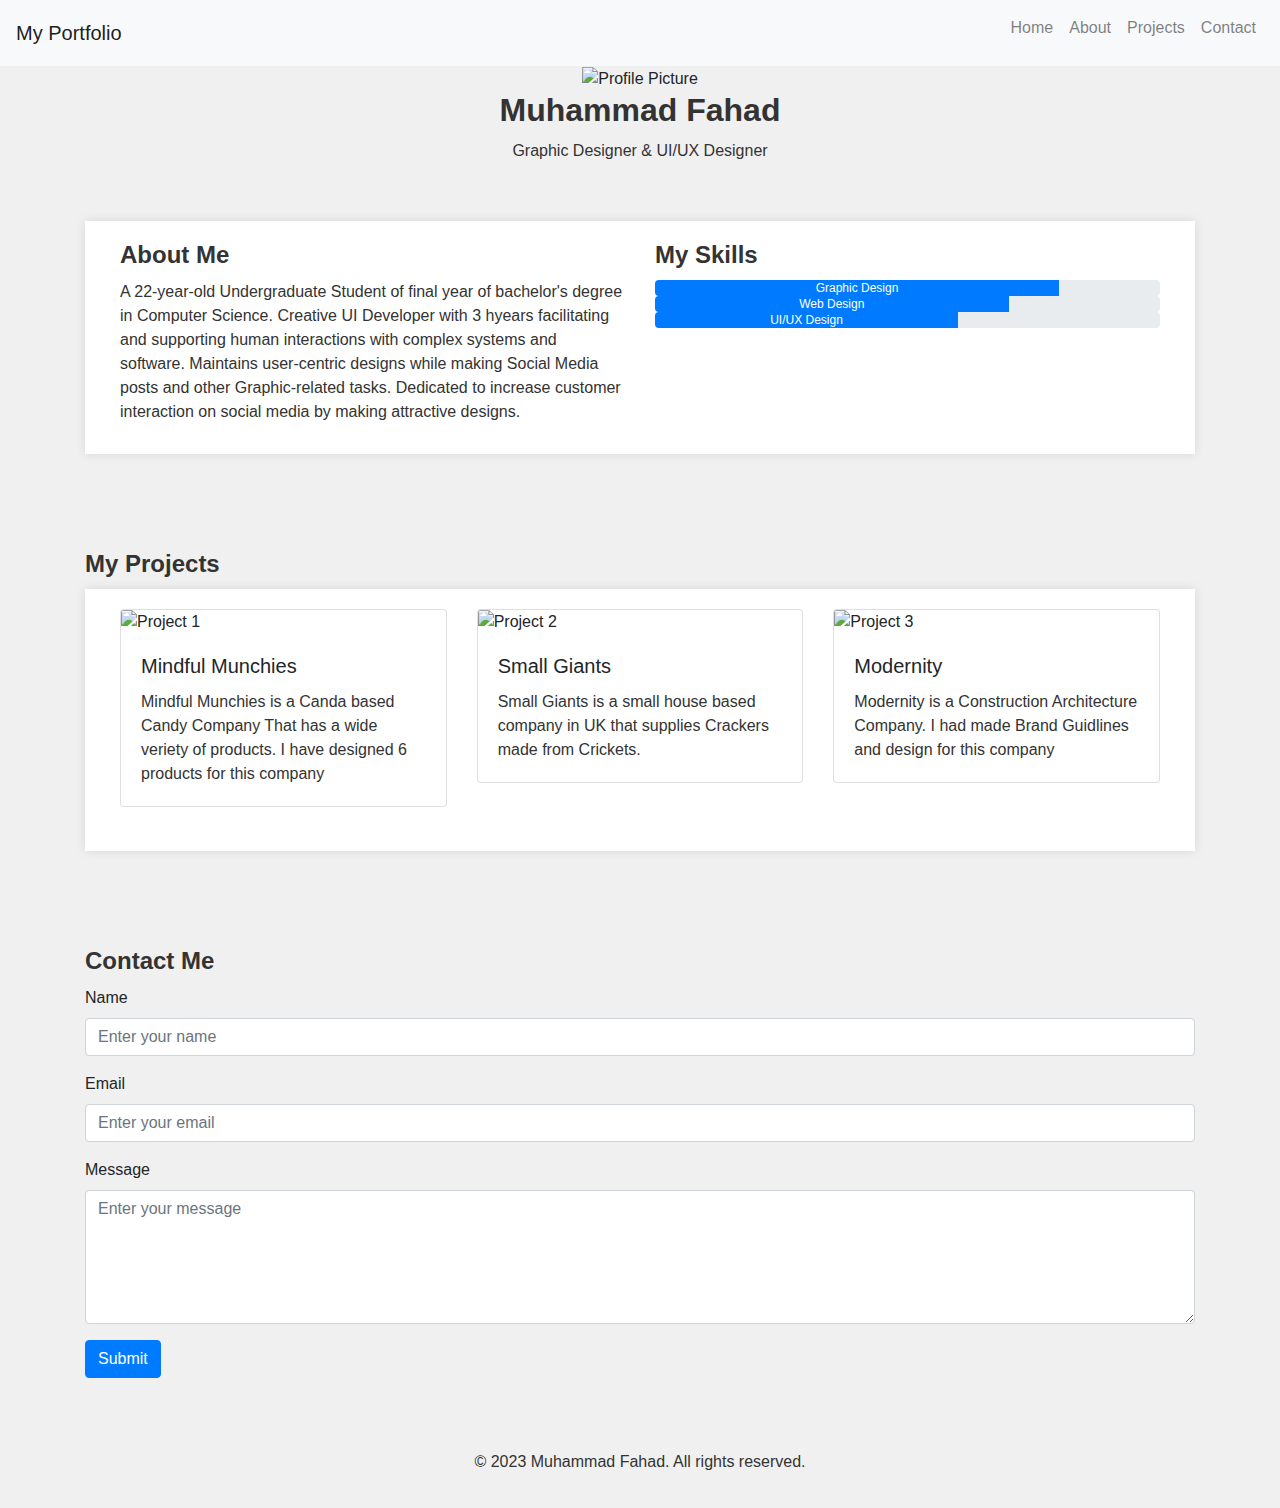
==== index.html @ 5b9edc2a "Update index.html" ====
<!DOCTYPE html>
<html lang="en">

<head>
  <meta charset="UTF-8">
  <meta name="viewport" content="width=device-width, initial-scale=1.0">
  <link rel="stylesheet" href="https://stackpath.bootstrapcdn.com/bootstrap/4.5.0/css/bootstrap.min.css">
  <link rel="stylesheet" href="styles.css">
  <title>Graphic Designer Portfolio</title>
</head>

<body>
  <nav class="navbar navbar-expand-lg navbar-light bg-light">
    <a class="navbar-brand" href="#">My Portfolio</a>
    <button class="navbar-toggler" type="button" data-toggle="collapse" data-target="#navbarNav"
      aria-controls="navbarNav" aria-expanded="false" aria-label="Toggle navigation">
      <span class="navbar-toggler-icon"></span>
    </button>
    <div class="collapse navbar-collapse" id="navbarNav">
      <ul class="navbar-nav ml-auto">
        <li class="nav-item">
          <a class="nav-link" href="#home">Home</a>
        </li>
        <li class="nav-item">
          <a class="nav-link" href="#about">About</a>
        </li>
        <li class="nav-item">
          <a class="nav-link" href="#projects">Projects</a>
        </li>
        <li class="nav-item">
          <a class="nav-link" href="#contact">Contact</a>
        </li>
      </ul>
    </div>
  </nav>

  <header id="home" class="text-center">
    <img src="profile-picture.png" alt="Profile Picture" class="profile-picture">
    <h1>Muhammad Fahad</h1>
    <p class="subtitle">Graphic Designer & UI/UX Designer</p>
  </header>

  <section id="about" class="container py-5">
    <div class="row">
      <div class="col-md-6">
        <h2>About Me</h2>
        <p>A 22-year-old Undergraduate Student of final year of bachelor's degree in Computer Science. Creative UI Developer with 3 hyears facilitating and supporting human interactions with complex systems and software. Maintains user-centric designs while making Social Media posts and other Graphic-related tasks. Dedicated to increase customer interaction on social media by making attractive designs.</p>
      </div>
      <div class="col-md-6">
        <h2>My Skills</h2>
        <div class="progress">
          <div class="progress-bar" role="progressbar" style="width: 80%;" aria-valuenow="80" aria-valuemin="0"
            aria-valuemax="100">Graphic Design</div>
        </div>
        <div class="progress">
          <div class="progress-bar" role="progressbar" style="width: 70%;" aria-valuenow="70" aria-valuemin="0"
            aria-valuemax="100">Web Design</div>
        </div>
        <div class="progress">
          <div class="progress-bar" role="progressbar" style="width: 60%;" aria-valuenow="60" aria-valuemin="0"
            aria-valuemax="100">UI/UX Design</div>
        </div>
      </div>
    </div>
  </section>

  <section id="projects" class="container py-5">
    <h2>My Projects</h2>
    <div class="row">
      <div class="col-md-4 mb-4">
        <div class="card">
          <img src="project1.png" class="card-img-top" alt="Project 1">
          <div class="card-body">
            <h5 class="card-title">Mindful Munchies</h5>
            <p class="card-text">Mindful Munchies is a Canda based Candy Company That has a wide veriety of products. I have designed 6 products for this company</p>
          </div>
        </div>
      </div>
      <div class="col-md-4 mb-4">
        <div class="card">
          <img src="project2.jpg" class="card-img-top" alt="Project 2">
          <div class="card-body">
            <h5 class="card-title">Small Giants</h5>
            <p class="card-text">Small Giants is a small house based company in UK that supplies Crackers made from Crickets.</p>
          </div>
        </div>
      </div>
      <div class="col-md-4 mb-4">
        <div class="card">
          <img src="project3.jpg" class="card-img-top" alt="Project 3">
          <div class="card-body">
            <h5 class="card-title">Modernity</h5>
            <p class="card-text">Modernity is a Construction Architecture Company. I had made Brand Guidlines and design for this company</p>
          </div>
        </div>
      </div>
    </div>
  </section>

  <section id="contact" class="container py-5">
    <h2>Contact Me</h2>
    <form>
      <div class="form-group">
        <label for="name">Name</label>
        <input type="text" class="form-control" id="name" placeholder="Enter your name">
      </div>
      <div class="form-group">
        <label for="email">Email</label>
        <input type="email" class="form-control" id="email" placeholder="Enter your email">
      </div>
      <div class="form-group">
        <label for="message">Message</label>
        <textarea class="form-control" id="message" rows="5" placeholder="Enter your message"></textarea>
      </div>
      <button type="submit" class="btn btn-primary">Submit</button>
    </form>
  </section>

  <footer class="text-center py-4">
    <p>&copy; 2023 Muhammad Fahad. All rights reserved.</p>
  </footer>

  <script src="https://code.jquery.com/jquery-3.5.1.slim.min.js"></script>
  <script src="https://cdn.jsdelivr.net/npm/@popperjs/core@2.5.4/dist/umd/popper.min.js"></script>
  <script src="https://stackpath.bootstrapcdn.com/bootstrap/4.5.0/js/bootstrap.min.js"></script>
</body>

</html>
---- styles.css ----
body {
  font-family: Arial, sans-serif;
  font-size: 16px;
  margin: 0;
  padding: 0;
  background-color: #f0f0f0;
}

.row {
  max-width: 100%;
  margin: 0 auto;
  padding: 20px;
  background-color: #ffffff;
  box-shadow: 0 0 10px rgba(0, 0, 0, 0.1);
}

h1 {
  font-size: 32px;
  font-weight: bold;
  margin-bottom: 10px;
  text-align: center;
  color: #333333;
}

h2 {
  font-size: 24px;
  font-weight: bold;
  margin-bottom: 10px;
  color: #333333;
}

h3 {
  font-size: 20px;
  font-weight: bold;
  margin-bottom: 10px;
  color: #333333;
}

p {
  margin-bottom: 10px;
  color: #333333;
}

ul {
  list-style: none;
  margin: 0;
  padding: 0;
}

li {
  margin-bottom: 10px;
  color: #333333;
}

a {
  color: #333333;
  text-decoration: none;
}

@media screen and (max-width: 600px) {
  h1 {
    font-size: 24px;
  }

  h2 {
    font-size: 20px;
  }

  h3 {
    font-size: 18px;
  }

  p {
    font-size: 14px;
  }

  .container {
    padding: 10px;
  }
}

/* Simple Responsive Framework. */
.row {
  width: 100%;
}

/********** Large devices only **********/
@media (min-width: 1200px) {

  .col-lg-1,
  .col-lg-2,
  .col-lg-3,
  .col-lg-4,
  .col-lg-5,
  .col-lg-6,
  .col-lg-7,
  .col-lg-8,
  .col-lg-9,
  .col-lg-10,
  .col-lg-11,
  .col-lg-12 {
    float: left;

  }

  .col-lg-1 {
    width: 8.33%;
  }

  .col-lg-2 {
    width: 16.66%;
  }

  .col-lg-3 {
    width: 25%;
  }

  .col-lg-4 {
    width: 33.33%;
  }

  .col-lg-5 {
    width: 41.66%;
  }

  .col-lg-6 {
    width: 50%;
  }

  .col-lg-7 {
    width: 58.33%;
  }

  .col-lg-8 {
    width: 66.66%;
  }

  .col-lg-9 {
    width: 74.99%;
  }

  .col-lg-10 {
    width: 83.33%;
  }

  .col-lg-11 {
    width: 91.66%;
  }

  .col-lg-12 {
    width: 100%;
  }
}

/********** Medium devices only **********/
@media (min-width: 992px) and (max-width: 1199px) {

  .col-md-1,
  .col-md-2,
  .col-md-3,
  .col-md-4,
  .col-md-5,
  .col-md-6,
  .col-md-7,
  .col-md-8,
  .col-md-9,
  .col-md-10,
  .col-md-11,
  .col-md-12 {
    float: left;
  }

  .col-md-1 {
    width: 8.33%;
  }

  .col-md-2 {
    width: 16.66%;
  }

  .col-md-3 {
    width: 25%;
  }

  .col-md-4 {
    width: 33.33%;
  }

  .col-md-5 {
    width: 41.66%;
  }

  .col-md-6 {
    width: 50%;
  }

  .col-md-7 {
    width: 58.33%;
  }

  .col-md-8 {
    width: 66.66%;
  }

  .col-md-9 {
    width: 74.99%;
  }

  .col-md-10 {
    width: 83.33%;
  }

  .col-md-11 {
    width: 91.66%;
  }

  .col-md-12 {
    width: 100%;
  }
}
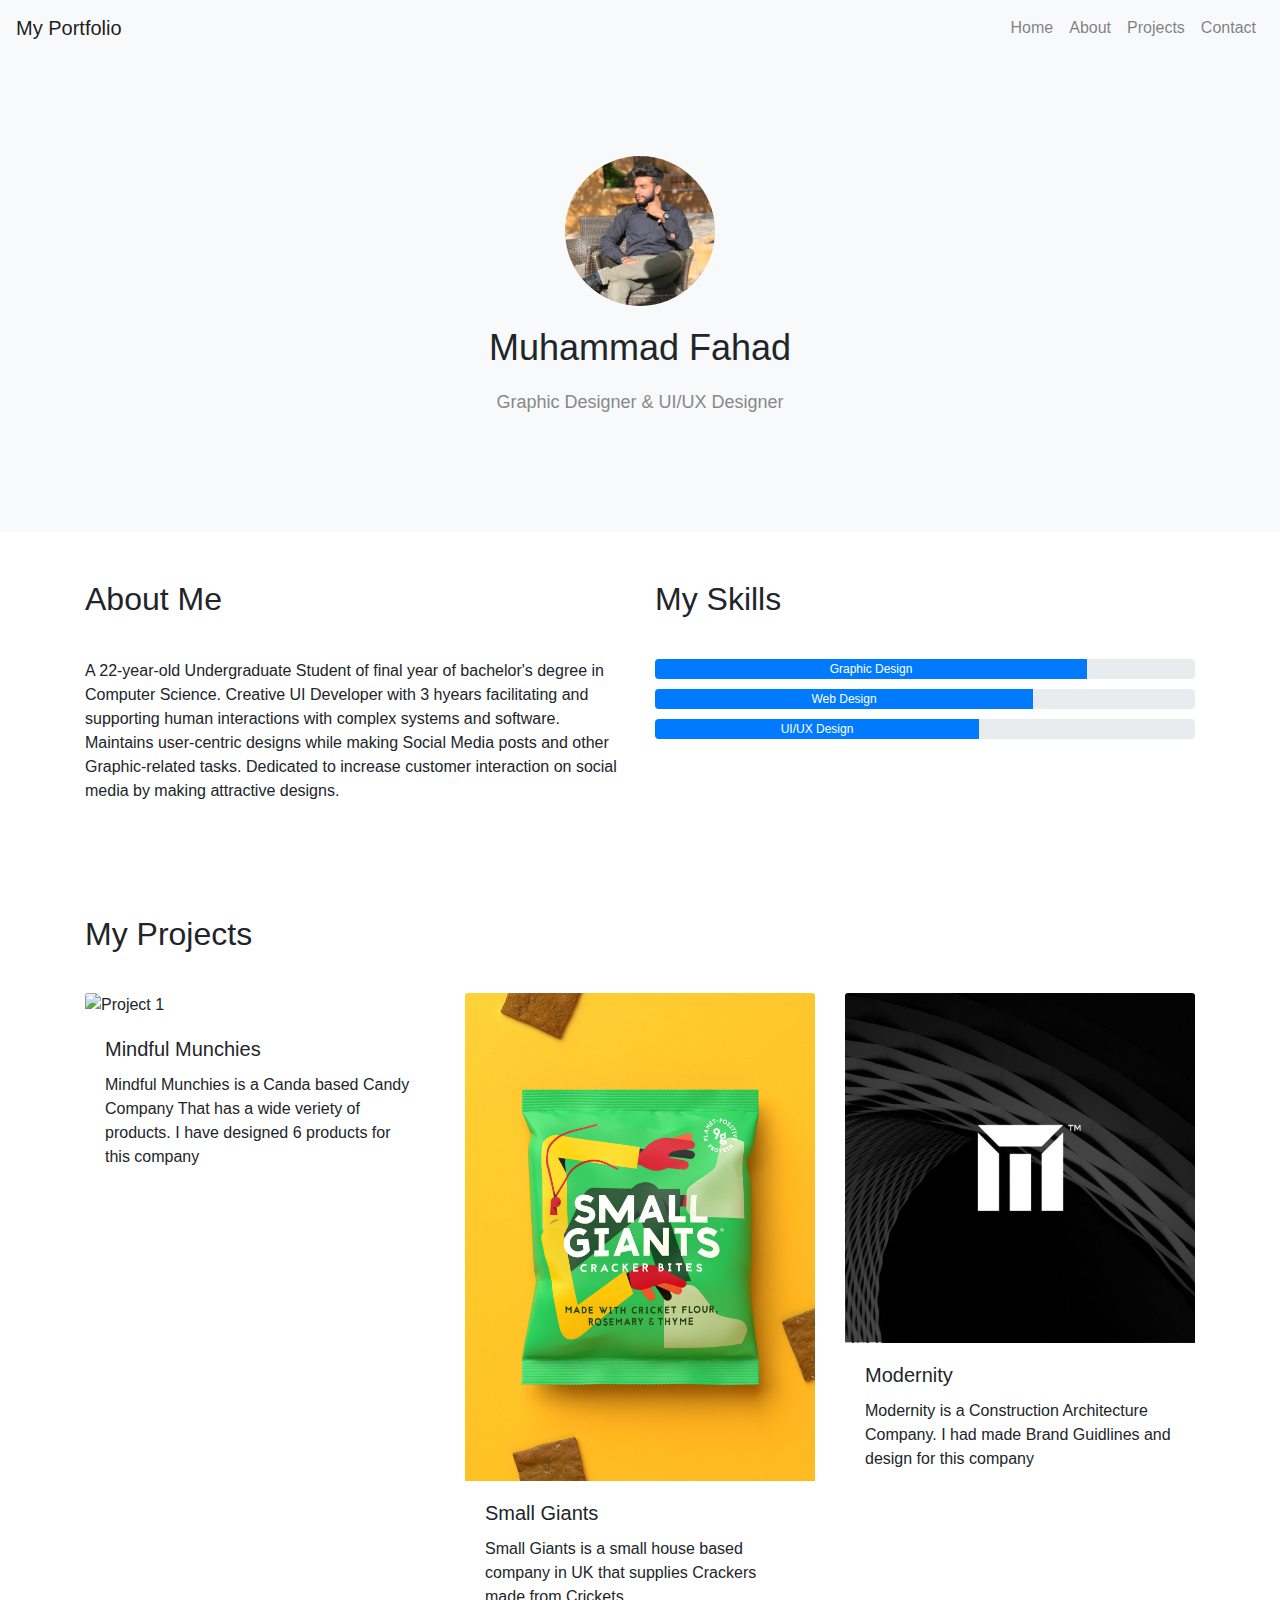
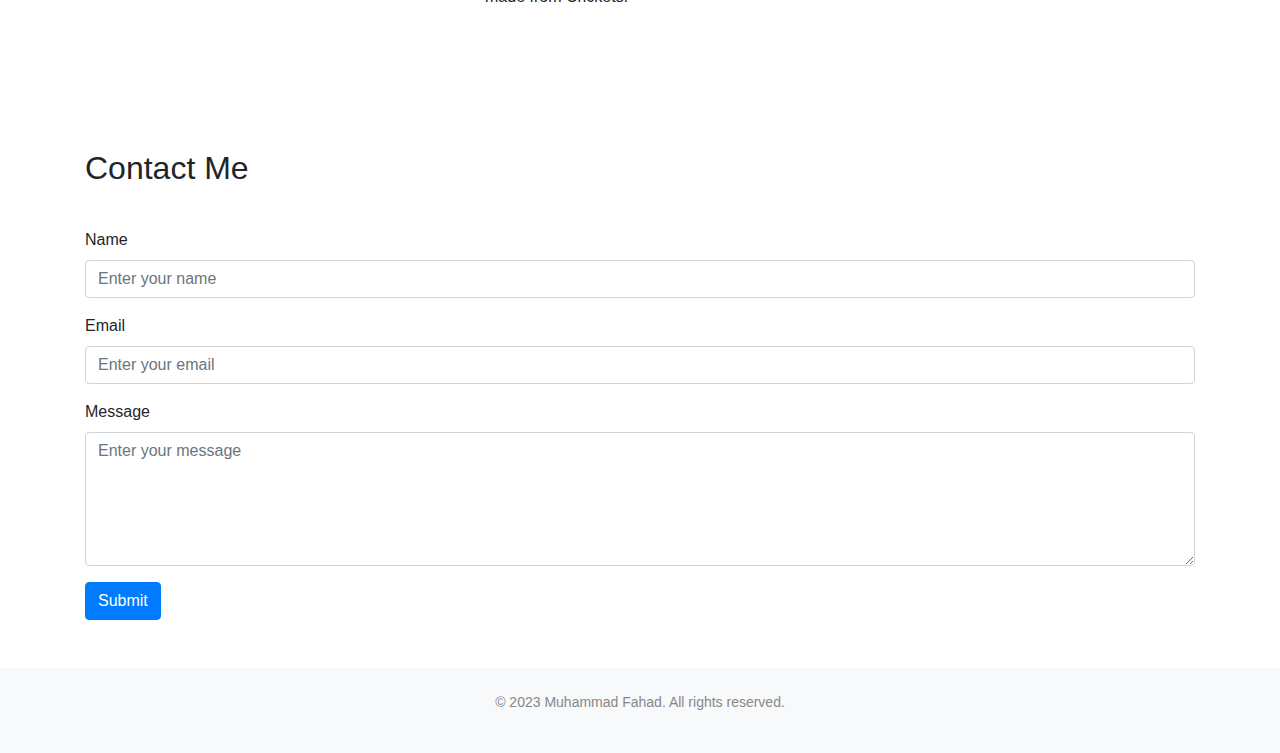
==== commit df22f991: "Update index.html" ====
--- a/index.html
+++ b/index.html
@@ -69,7 +69,7 @@
     <div class="row">
       <div class="col-md-4 mb-4">
         <div class="card">
-          <img src="project1.png" class="card-img-top" alt="Project 1">
+          <img src="https://github.com/fahadaqeel/Labs/blob/0963675034fe29e93fa6f7b425eecbce58f92dca/project1.png" class="card-img-top" alt="Project 1">
           <div class="card-body">
             <h5 class="card-title">Mindful Munchies</h5>
             <p class="card-text">Mindful Munchies is a Canda based Candy Company That has a wide veriety of products. I have designed 6 products for this company</p>
--- a/styles.css
+++ b/styles.css
@@ -1,220 +1,57 @@
+/* Add your custom CSS styles here */
+
 body {
-  font-family: Arial, sans-serif;
-  font-size: 16px;
-  margin: 0;
-  padding: 0;
-  background-color: #f0f0f0;
-}
-
-.row {
-  max-width: 100%;
-  margin: 0 auto;
-  padding: 20px;
-  background-color: #ffffff;
-  box-shadow: 0 0 10px rgba(0, 0, 0, 0.1);
-}
-
-h1 {
-  font-size: 32px;
-  font-weight: bold;
-  margin-bottom: 10px;
-  text-align: center;
-  color: #333333;
-}
-
-h2 {
-  font-size: 24px;
-  font-weight: bold;
-  margin-bottom: 10px;
-  color: #333333;
-}
-
-h3 {
-  font-size: 20px;
-  font-weight: bold;
-  margin-bottom: 10px;
-  color: #333333;
-}
-
-p {
-  margin-bottom: 10px;
-  color: #333333;
-}
-
-ul {
-  list-style: none;
-  margin: 0;
-  padding: 0;
-}
-
-li {
-  margin-bottom: 10px;
-  color: #333333;
-}
-
-a {
-  color: #333333;
-  text-decoration: none;
-}
-
-@media screen and (max-width: 600px) {
-  h1 {
-    font-size: 24px;
+    font-family: Arial, sans-serif;
   }
-
-  h2 {
-    font-size: 20px;
+  
+  header {
+    background-color: #f8f9fa;
+    padding: 100px 0;
   }
-
-  h3 {
+  
+  header h1 {
+    font-size: 36px;
+    margin-bottom: 20px;
+  }
+  
+  .subtitle {
     font-size: 18px;
+    color: #888;
   }
-
-  p {
+  
+  section {
+    padding: 80px 0;
+  }
+  
+  section h2 {
+    font-size: 32px;
+    margin-bottom: 40px;
+  }
+  
+  .progress {
+    height: 20px;
+    margin-bottom: 10px;
+  }
+  
+  .card {
+    border: none;
+    transition: box-shadow 0.3s;
+  }
+  
+  .card:hover {
+    box-shadow: 0 0 10px rgba(0, 0, 0, 0.1);
+  }
+  
+  footer {
+    background-color: #f8f9fa;
+    color: #888;
     font-size: 14px;
+    padding: 20px 0;
   }
-
-  .container {
-    padding: 10px;
+  .profile-picture {
+    width: 150px;
+    height: 150px;
+    border-radius: 50%;
+    margin-bottom: 20px;
   }
-}
-
-/* Simple Responsive Framework. */
-.row {
-  width: 100%;
-}
-
-/********** Large devices only **********/
-@media (min-width: 1200px) {
-
-  .col-lg-1,
-  .col-lg-2,
-  .col-lg-3,
-  .col-lg-4,
-  .col-lg-5,
-  .col-lg-6,
-  .col-lg-7,
-  .col-lg-8,
-  .col-lg-9,
-  .col-lg-10,
-  .col-lg-11,
-  .col-lg-12 {
-    float: left;
-
-  }
-
-  .col-lg-1 {
-    width: 8.33%;
-  }
-
-  .col-lg-2 {
-    width: 16.66%;
-  }
-
-  .col-lg-3 {
-    width: 25%;
-  }
-
-  .col-lg-4 {
-    width: 33.33%;
-  }
-
-  .col-lg-5 {
-    width: 41.66%;
-  }
-
-  .col-lg-6 {
-    width: 50%;
-  }
-
-  .col-lg-7 {
-    width: 58.33%;
-  }
-
-  .col-lg-8 {
-    width: 66.66%;
-  }
-
-  .col-lg-9 {
-    width: 74.99%;
-  }
-
-  .col-lg-10 {
-    width: 83.33%;
-  }
-
-  .col-lg-11 {
-    width: 91.66%;
-  }
-
-  .col-lg-12 {
-    width: 100%;
-  }
-}
-
-/********** Medium devices only **********/
-@media (min-width: 992px) and (max-width: 1199px) {
-
-  .col-md-1,
-  .col-md-2,
-  .col-md-3,
-  .col-md-4,
-  .col-md-5,
-  .col-md-6,
-  .col-md-7,
-  .col-md-8,
-  .col-md-9,
-  .col-md-10,
-  .col-md-11,
-  .col-md-12 {
-    float: left;
-  }
-
-  .col-md-1 {
-    width: 8.33%;
-  }
-
-  .col-md-2 {
-    width: 16.66%;
-  }
-
-  .col-md-3 {
-    width: 25%;
-  }
-
-  .col-md-4 {
-    width: 33.33%;
-  }
-
-  .col-md-5 {
-    width: 41.66%;
-  }
-
-  .col-md-6 {
-    width: 50%;
-  }
-
-  .col-md-7 {
-    width: 58.33%;
-  }
-
-  .col-md-8 {
-    width: 66.66%;
-  }
-
-  .col-md-9 {
-    width: 74.99%;
-  }
-
-  .col-md-10 {
-    width: 83.33%;
-  }
-
-  .col-md-11 {
-    width: 91.66%;
-  }
-
-  .col-md-12 {
-    width: 100%;
-  }
-}
+  
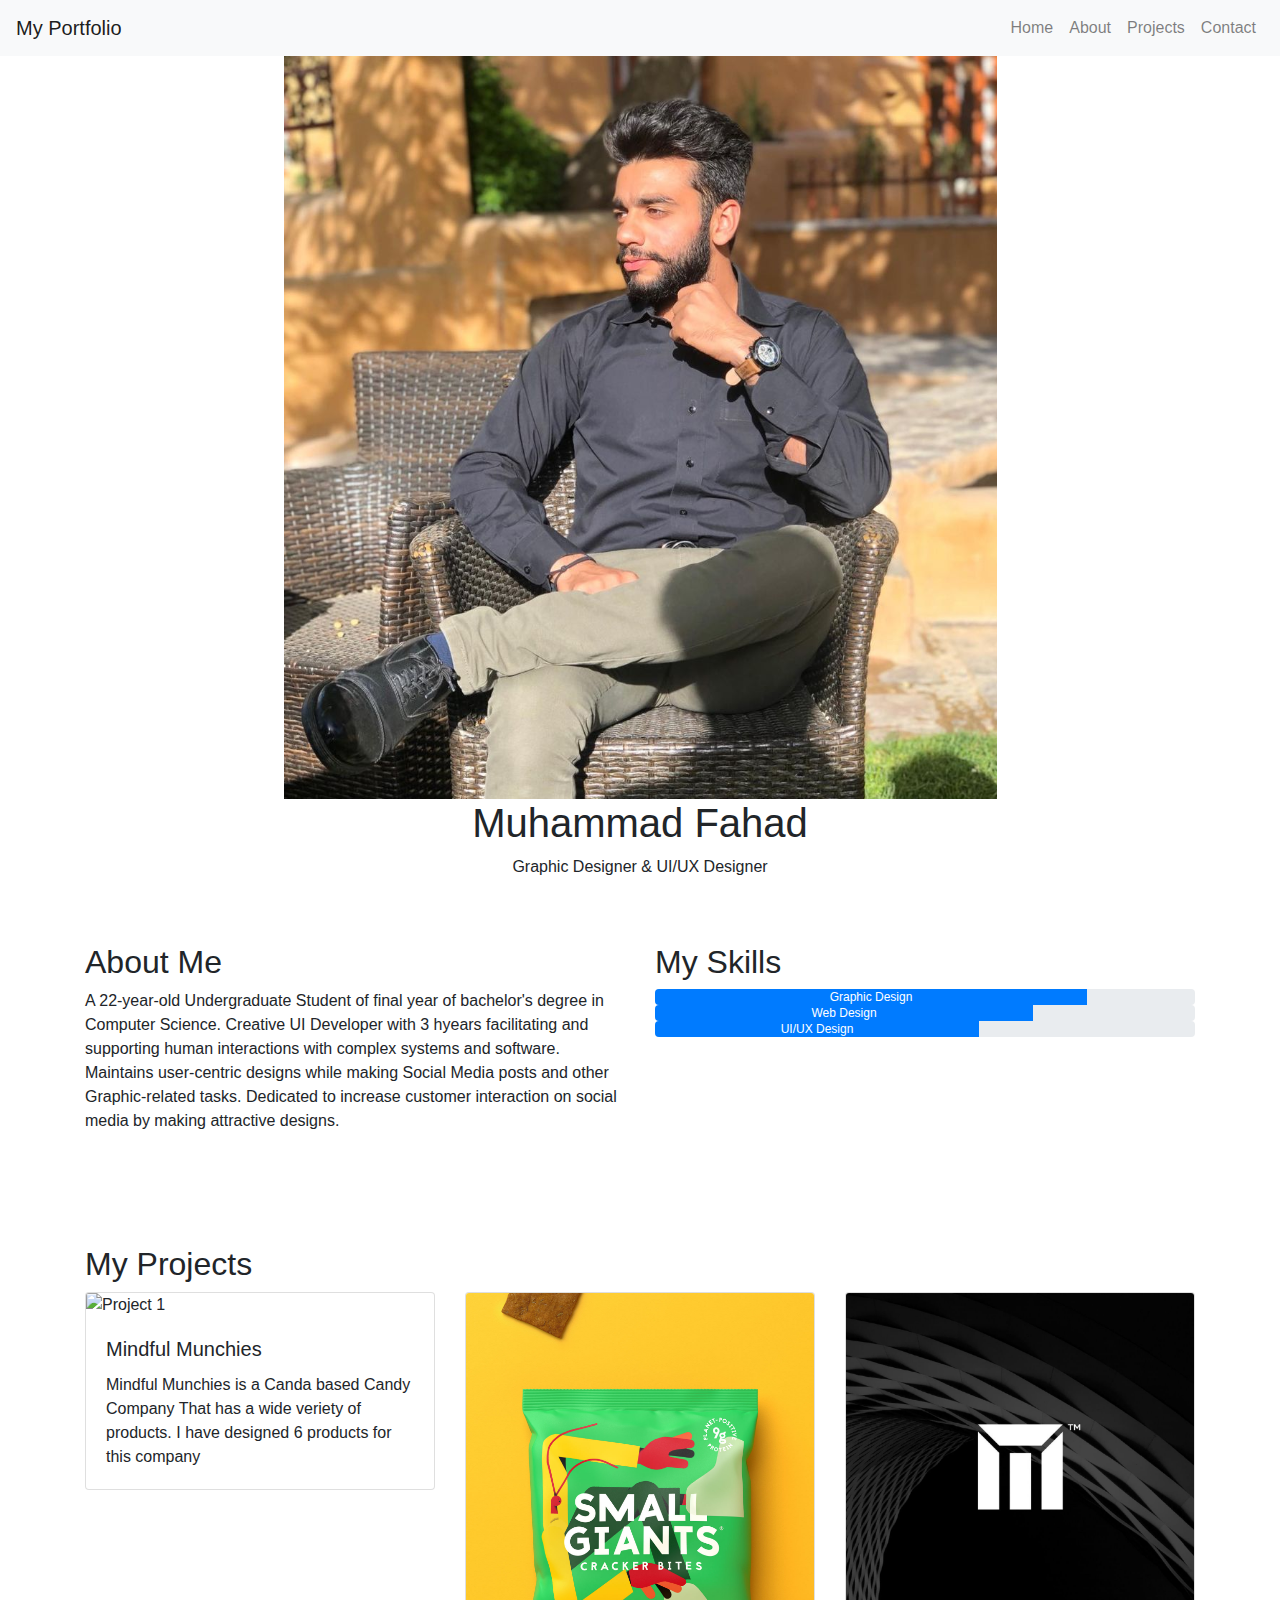
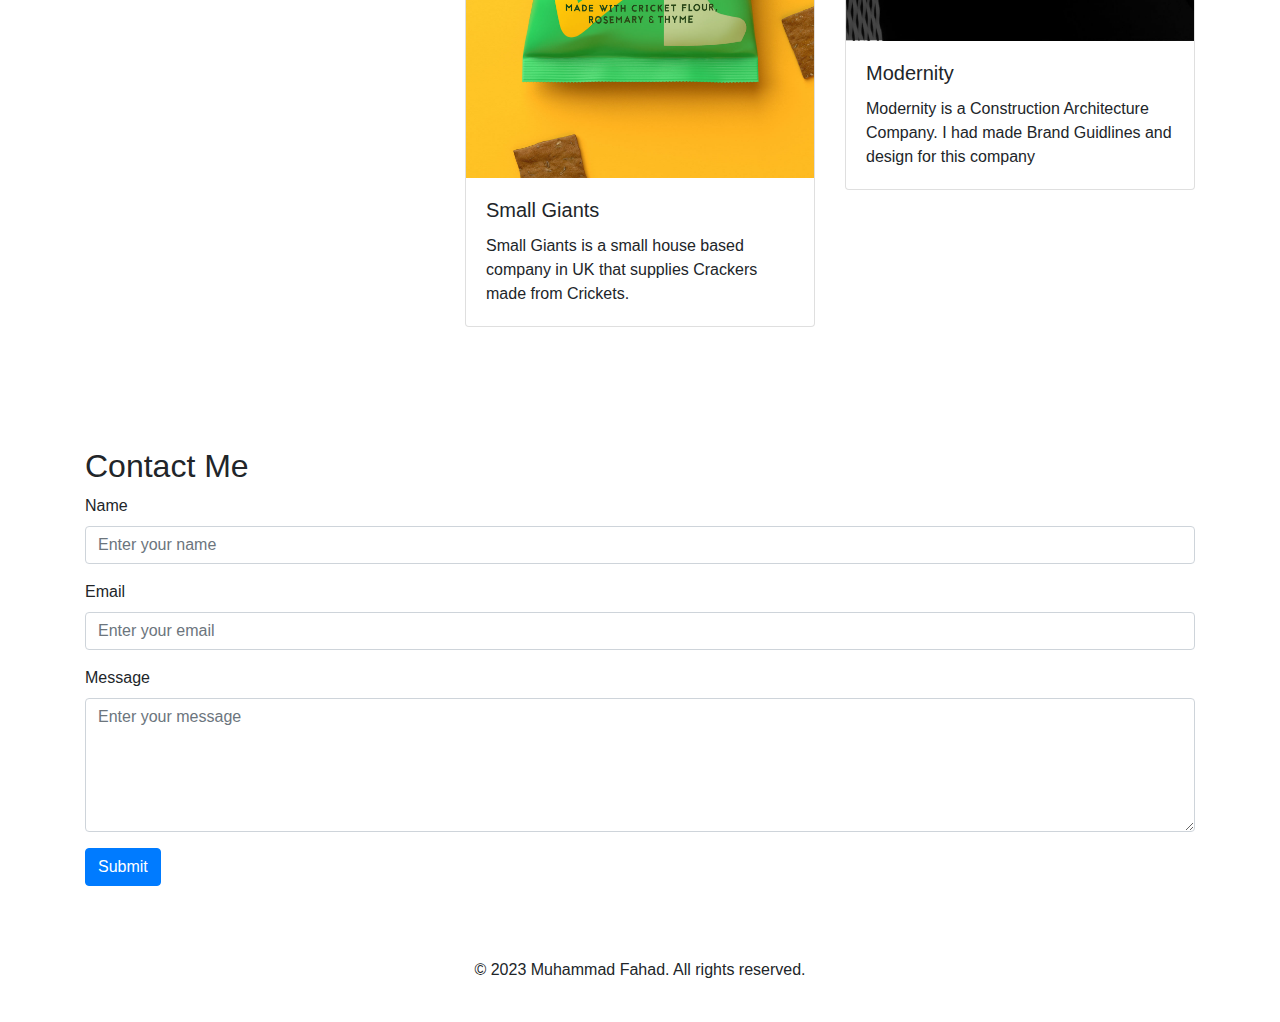
==== commit 8471f47d: "Update index.html" ====
--- a/index.html
+++ b/index.html
@@ -5,7 +5,7 @@
   <meta charset="UTF-8">
   <meta name="viewport" content="width=device-width, initial-scale=1.0">
   <link rel="stylesheet" href="https://stackpath.bootstrapcdn.com/bootstrap/4.5.0/css/bootstrap.min.css">
-  <link rel="stylesheet" href="styles.css">
+  <link rel="stylesheet" href="https://github.com/fahadaqeel/Labs/blob/df22f9918ba150e1f037f1051fe4490ddb026c8e/styles.css">
   <title>Graphic Designer Portfolio</title>
 </head>
 
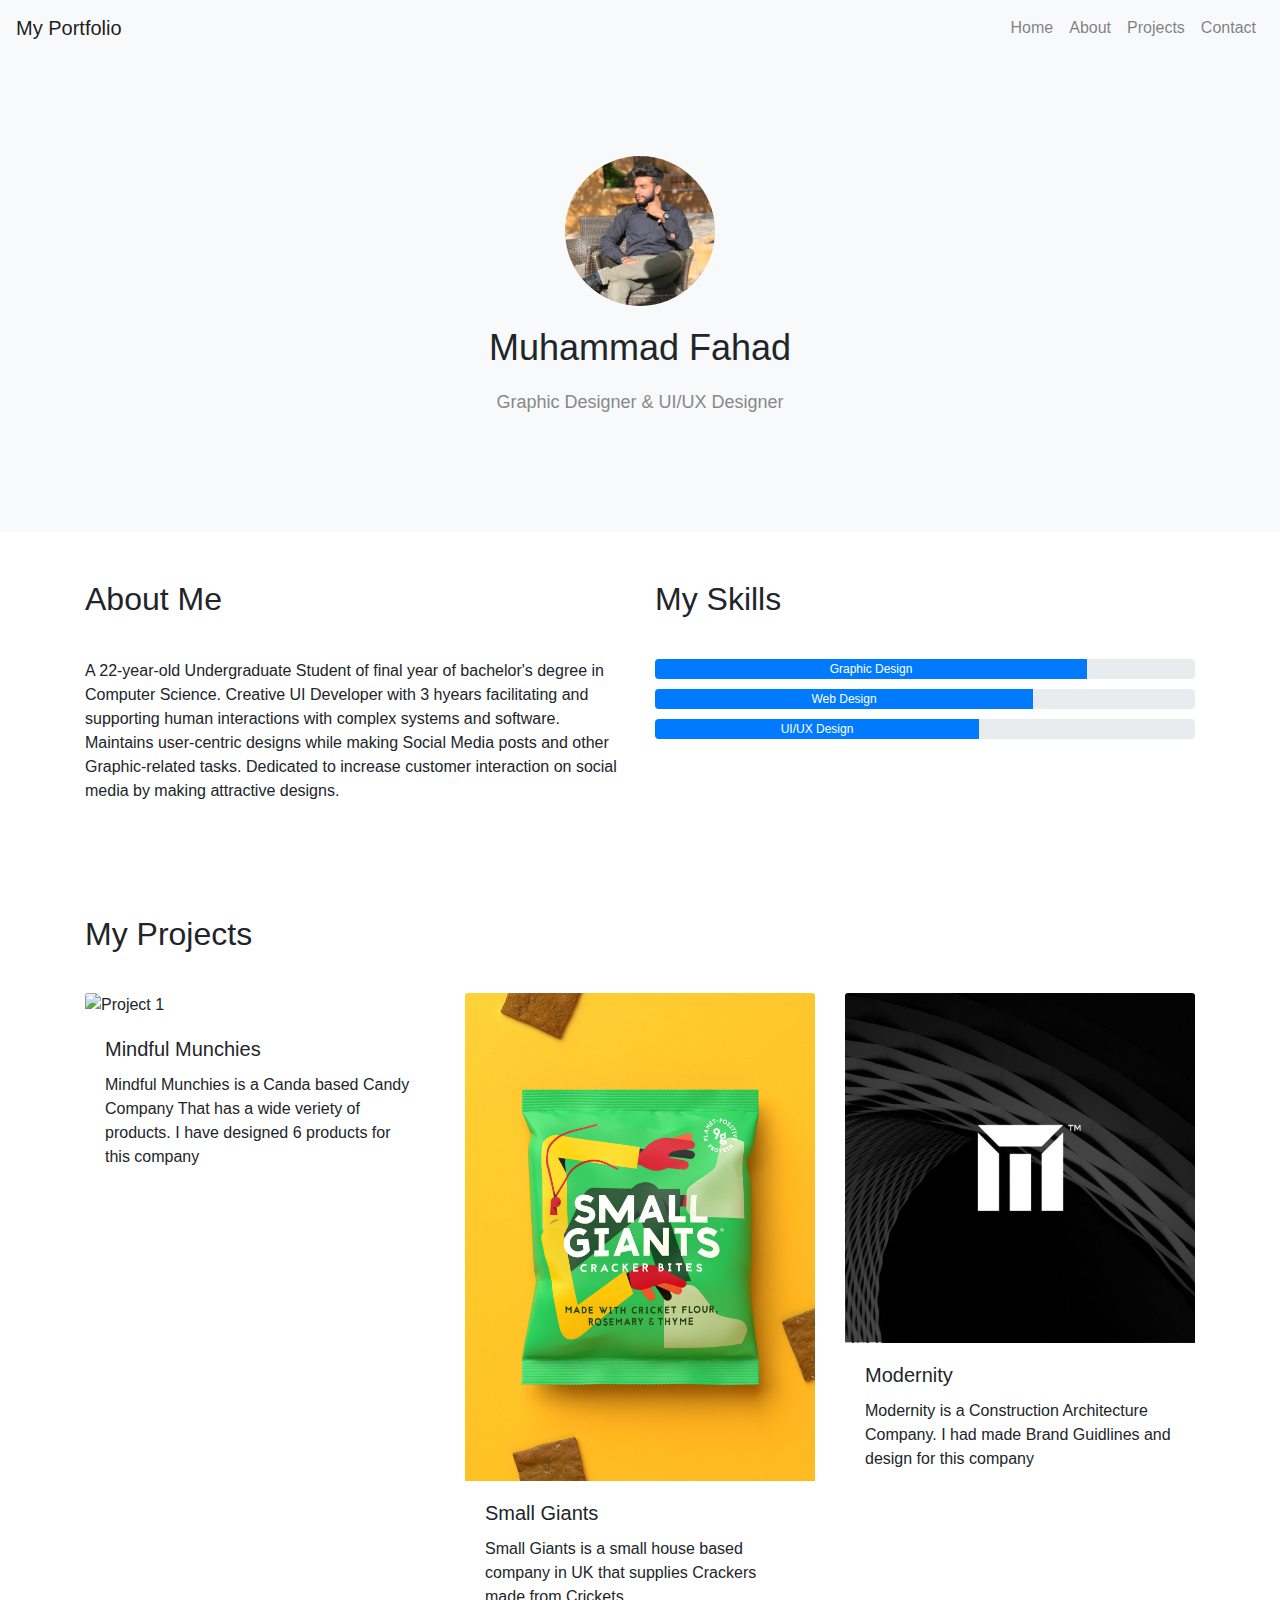
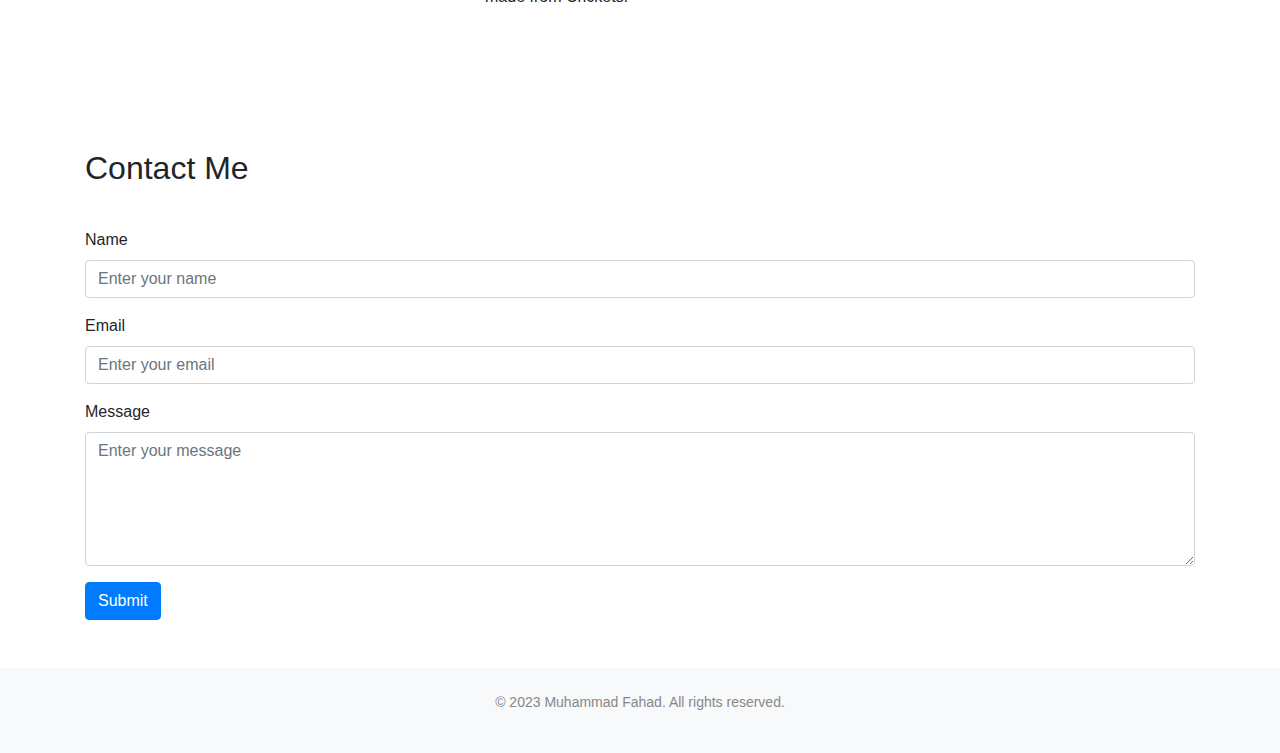
==== commit bffdefff: "Update index.html" ====
--- a/index.html
+++ b/index.html
@@ -5,7 +5,7 @@
   <meta charset="UTF-8">
   <meta name="viewport" content="width=device-width, initial-scale=1.0">
   <link rel="stylesheet" href="https://stackpath.bootstrapcdn.com/bootstrap/4.5.0/css/bootstrap.min.css">
-  <link rel="stylesheet" href="https://github.com/fahadaqeel/Labs/blob/df22f9918ba150e1f037f1051fe4490ddb026c8e/styles.css">
+  <link rel="stylesheet" href="styles.css">
   <title>Graphic Designer Portfolio</title>
 </head>
 
--- a/styles.css
+++ b/styles.css
@@ -0,0 +1,56 @@
+
+body {
+    font-family: Arial, sans-serif;
+  }
+  
+  header {
+    background-color: #f8f9fa;
+    padding: 100px 0;
+  }
+  
+  header h1 {
+    font-size: 36px;
+    margin-bottom: 20px;
+  }
+  
+  .subtitle {
+    font-size: 18px;
+    color: #888;
+  }
+  
+  section {
+    padding: 80px 0;
+  }
+  
+  section h2 {
+    font-size: 32px;
+    margin-bottom: 40px;
+  }
+  
+  .progress {
+    height: 20px;
+    margin-bottom: 10px;
+  }
+  
+  .card {
+    border: none;
+    transition: box-shadow 0.3s;
+  }
+  
+  .card:hover {
+    box-shadow: 0 0 10px rgba(0, 0, 0, 0.1);
+  }
+  
+  footer {
+    background-color: #f8f9fa;
+    color: #888;
+    font-size: 14px;
+    padding: 20px 0;
+  }
+  .profile-picture {
+    width: 150px;
+    height: 150px;
+    border-radius: 50%;
+    margin-bottom: 20px;
+  }
+  
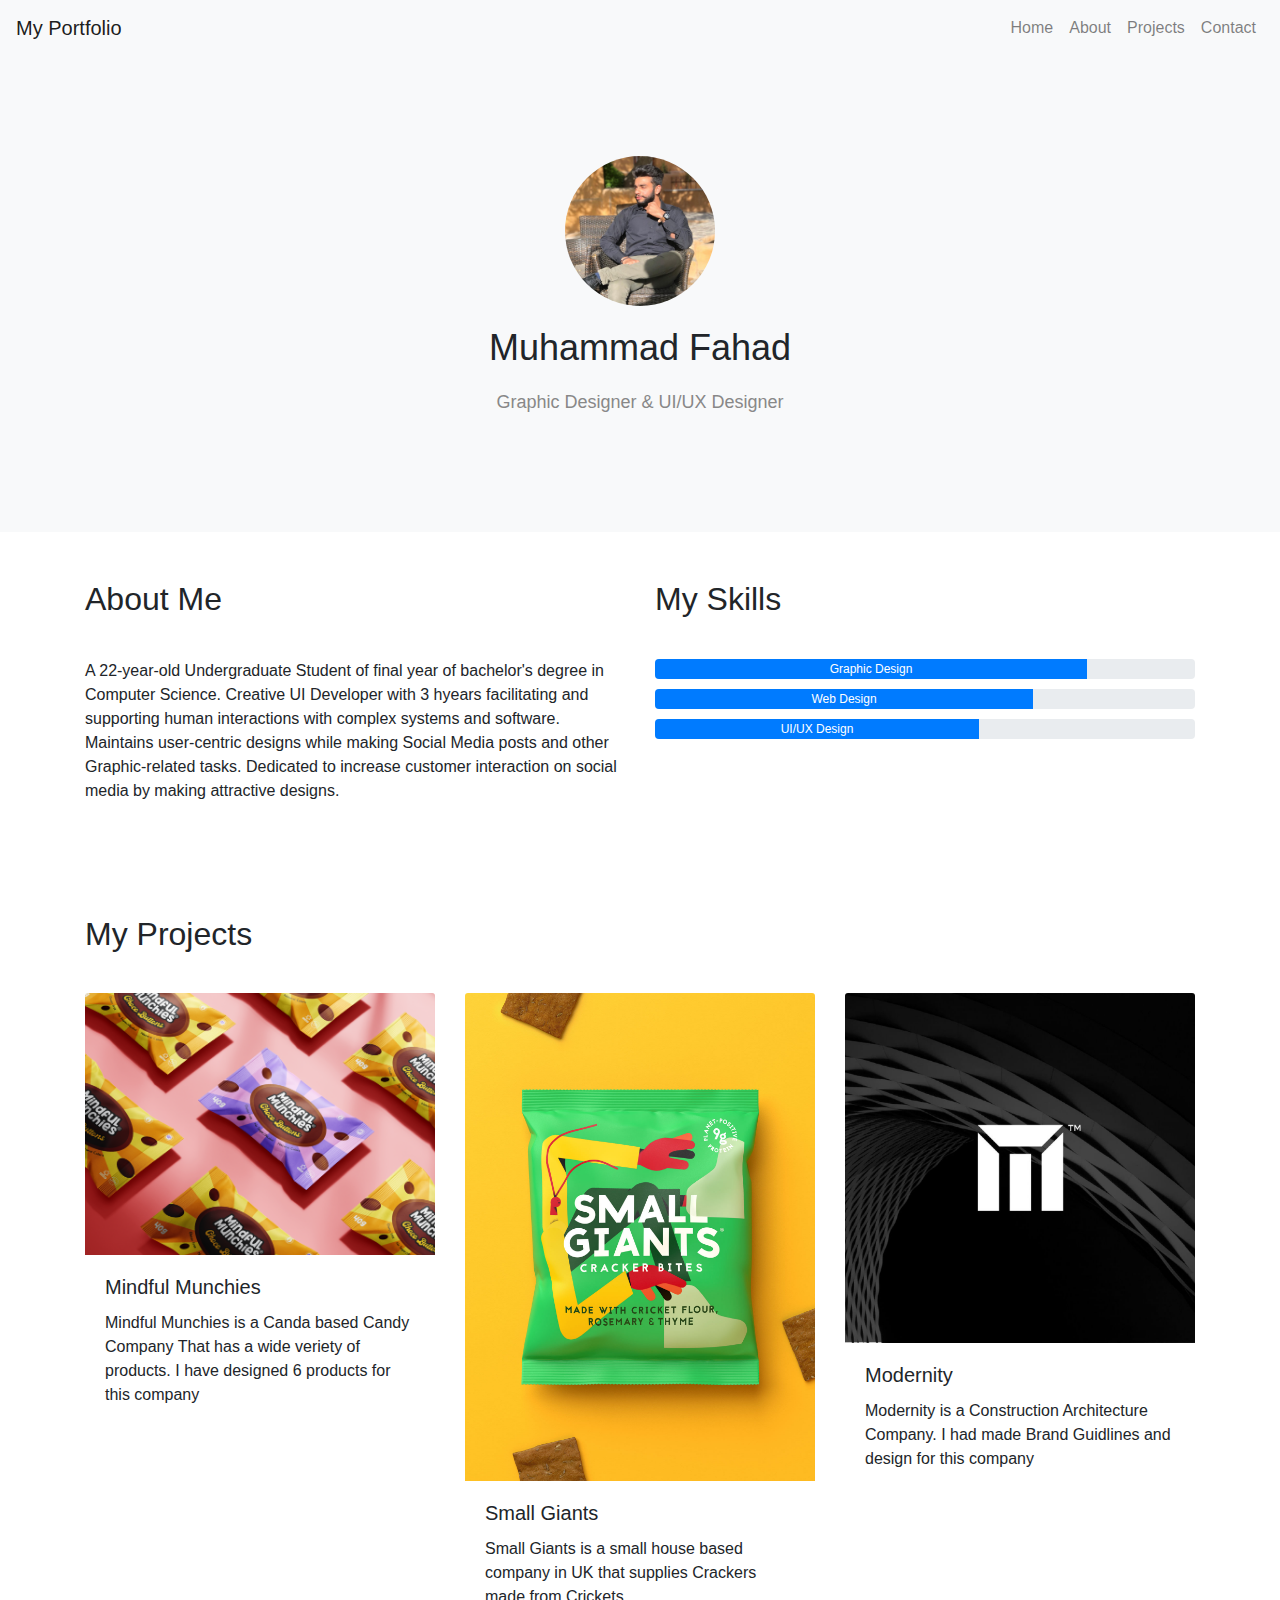
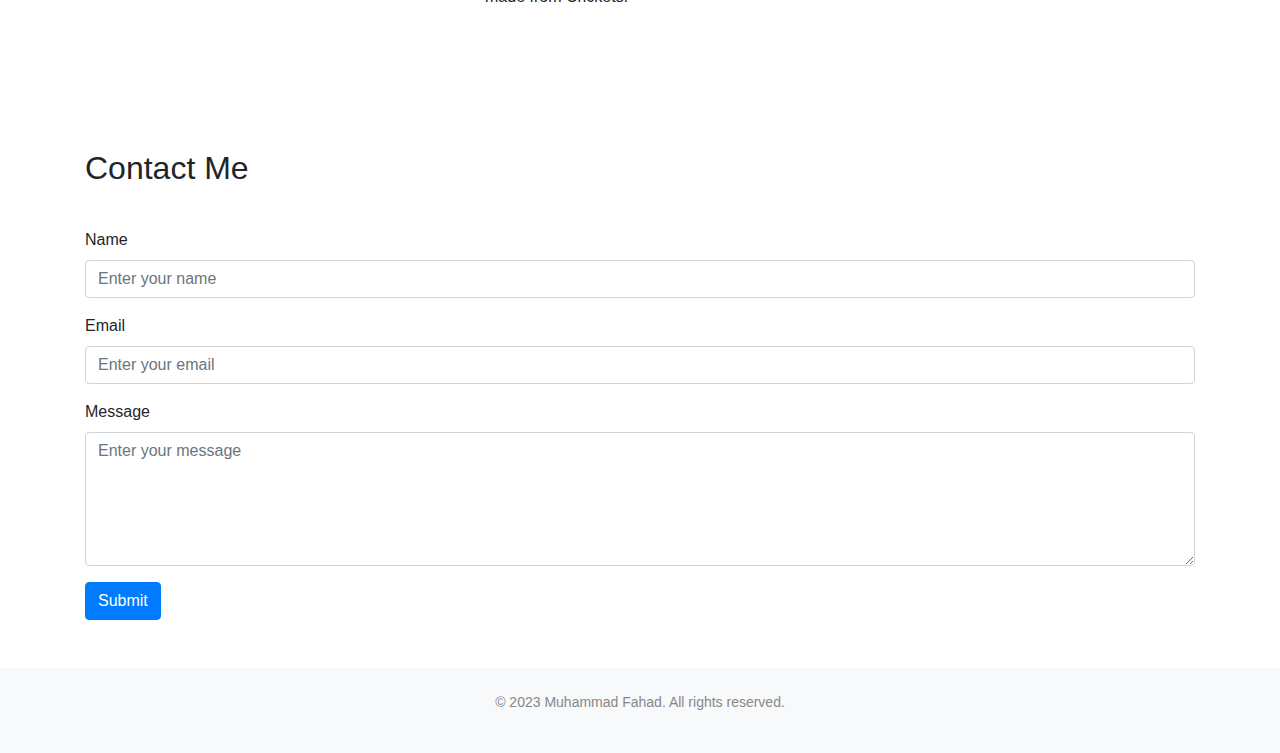
==== commit 18fafa5d: "Update index.html" ====
--- a/index.html
+++ b/index.html
@@ -69,7 +69,7 @@
     <div class="row">
       <div class="col-md-4 mb-4">
         <div class="card">
-          <img src="https://github.com/fahadaqeel/Labs/blob/0963675034fe29e93fa6f7b425eecbce58f92dca/project1.png" class="card-img-top" alt="Project 1">
+          <img src="project1.png" class="card-img-top" alt="Project 1">
           <div class="card-body">
             <h5 class="card-title">Mindful Munchies</h5>
             <p class="card-text">Mindful Munchies is a Canda based Candy Company That has a wide veriety of products. I have designed 6 products for this company</p>
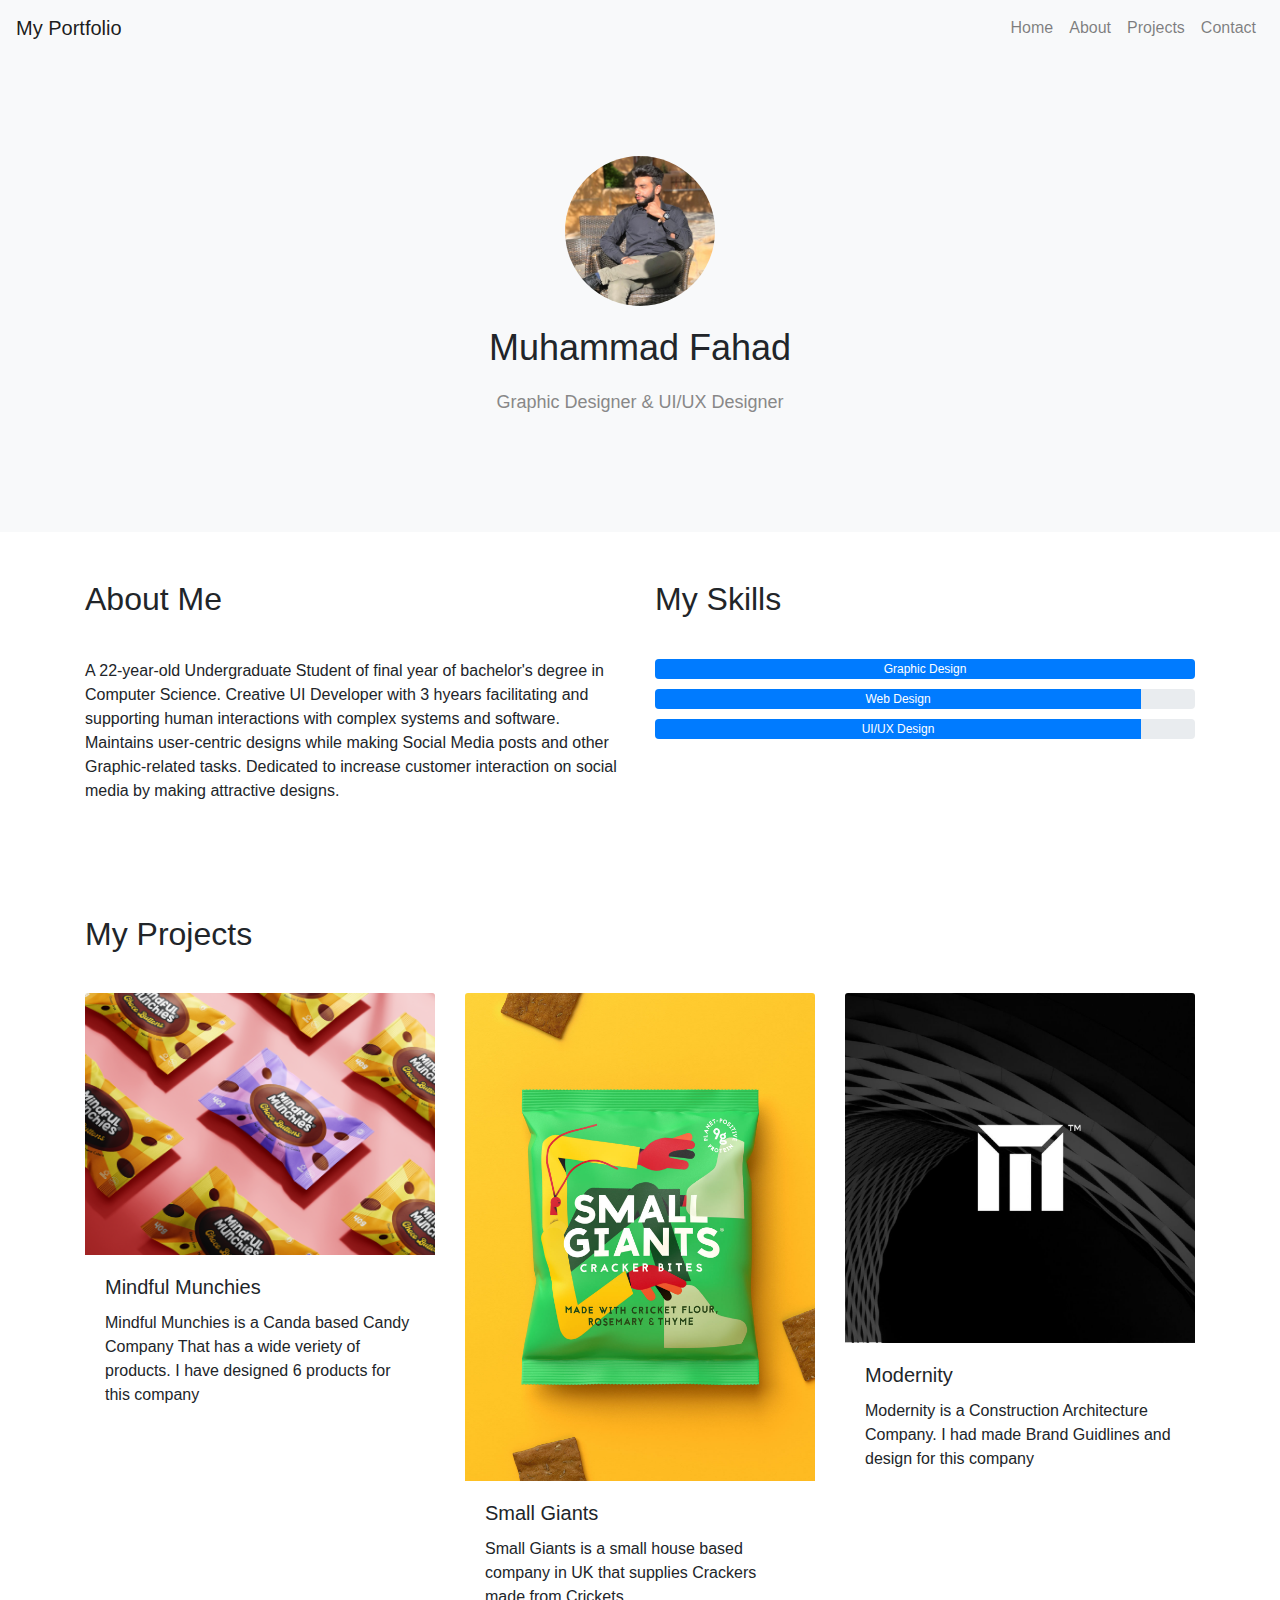
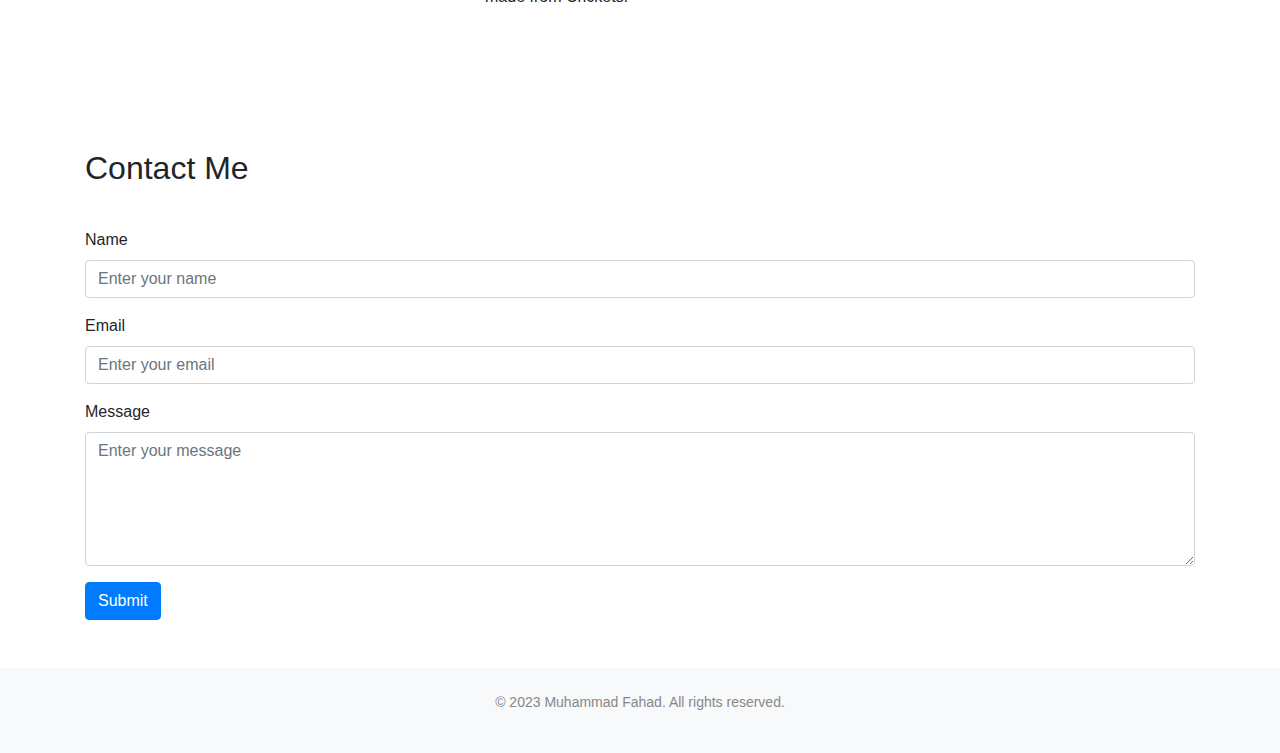
==== commit ef96bf78: "Update index.html" ====
--- a/index.html
+++ b/index.html
@@ -49,15 +49,15 @@
       <div class="col-md-6">
         <h2>My Skills</h2>
         <div class="progress">
-          <div class="progress-bar" role="progressbar" style="width: 80%;" aria-valuenow="80" aria-valuemin="0"
+          <div class="progress-bar" role="progressbar" style="width: 100%;" aria-valuenow="80" aria-valuemin="0"
             aria-valuemax="100">Graphic Design</div>
         </div>
         <div class="progress">
-          <div class="progress-bar" role="progressbar" style="width: 70%;" aria-valuenow="70" aria-valuemin="0"
+          <div class="progress-bar" role="progressbar" style="width: 90%;" aria-valuenow="70" aria-valuemin="0"
             aria-valuemax="100">Web Design</div>
         </div>
         <div class="progress">
-          <div class="progress-bar" role="progressbar" style="width: 60%;" aria-valuenow="60" aria-valuemin="0"
+          <div class="progress-bar" role="progressbar" style="width: 90%;" aria-valuenow="60" aria-valuemin="0"
             aria-valuemax="100">UI/UX Design</div>
         </div>
       </div>
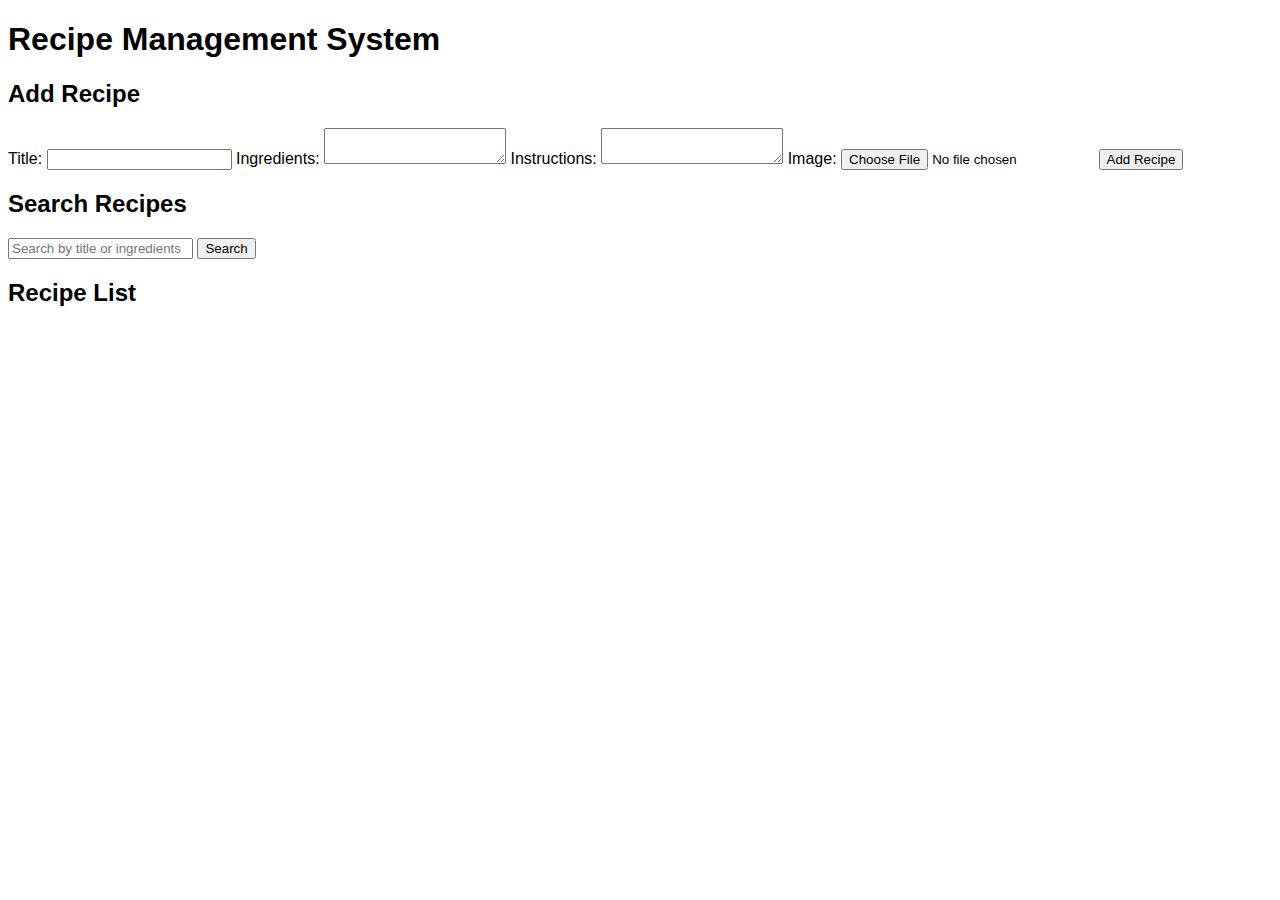
==== commit 696ebea2: "index.html" ====
--- a/index.html
+++ b/index.html
@@ -1,128 +1,47 @@
 <!DOCTYPE html>
-<html lang="en">
+<html>
+<head>
+  <title>Recipe Management System</title>
+  <link rel="stylesheet" type="text/css" href="styles.css">
+</head>
+<body>
+  <div class="container">
+    <h1>Recipe Management System</h1>
+    <div class="add-recipe">
+      <h2>Add Recipe</h2>
+      <form id="recipe-form">
+        <label for="title">Title:</label>
+        <input type="text" id="title" required>
+        
+        <label for="ingredients">Ingredients:</label>
+        <textarea id="ingredients" required></textarea>
+        
+        <label for="instructions">Instructions:</label>
+        <textarea id="instructions" required></textarea>
+        
+        <label for="image">Image:</label>
+        <input type="file" id="image">
+        
+        <input type="submit" value="Add Recipe">
+      </form>
+    </div>
+    
+    <div class="recipe-list">
+      <div class="search">
+        <h2>Search Recipes</h2>
+        <form id="search-form">
+          <input type="text" id="search-input" placeholder="Search by title or ingredients">
+          <input type="submit" value="Search">
+        </form>
+      </div>
+      <h2>Recipe List</h2>
+      <ul id="recipes"></ul>
+    </div>
+    <div id="pagination"></div>
+  </div>
 
-<head>
-  <meta charset="UTF-8">
-  <meta name="viewport" content="width=device-width, initial-scale=1.0">
-  <link rel="stylesheet" href="https://stackpath.bootstrapcdn.com/bootstrap/4.5.0/css/bootstrap.min.css">
-  <link rel="stylesheet" href="styles.css">
-  <title>Graphic Designer Portfolio</title>
-</head>
+  
 
-<body>
-  <nav class="navbar navbar-expand-lg navbar-light bg-light">
-    <a class="navbar-brand" href="#">My Portfolio</a>
-    <button class="navbar-toggler" type="button" data-toggle="collapse" data-target="#navbarNav"
-      aria-controls="navbarNav" aria-expanded="false" aria-label="Toggle navigation">
-      <span class="navbar-toggler-icon"></span>
-    </button>
-    <div class="collapse navbar-collapse" id="navbarNav">
-      <ul class="navbar-nav ml-auto">
-        <li class="nav-item">
-          <a class="nav-link" href="#home">Home</a>
-        </li>
-        <li class="nav-item">
-          <a class="nav-link" href="#about">About</a>
-        </li>
-        <li class="nav-item">
-          <a class="nav-link" href="#projects">Projects</a>
-        </li>
-        <li class="nav-item">
-          <a class="nav-link" href="#contact">Contact</a>
-        </li>
-      </ul>
-    </div>
-  </nav>
-
-  <header id="home" class="text-center">
-    <img src="profile-picture.png" alt="Profile Picture" class="profile-picture">
-    <h1>Muhammad Fahad</h1>
-    <p class="subtitle">Graphic Designer & UI/UX Designer</p>
-  </header>
-
-  <section id="about" class="container py-5">
-    <div class="row">
-      <div class="col-md-6">
-        <h2>About Me</h2>
-        <p>A 22-year-old Undergraduate Student of final year of bachelor's degree in Computer Science. Creative UI Developer with 3 hyears facilitating and supporting human interactions with complex systems and software. Maintains user-centric designs while making Social Media posts and other Graphic-related tasks. Dedicated to increase customer interaction on social media by making attractive designs.</p>
-      </div>
-      <div class="col-md-6">
-        <h2>My Skills</h2>
-        <div class="progress">
-          <div class="progress-bar" role="progressbar" style="width: 100%;" aria-valuenow="80" aria-valuemin="0"
-            aria-valuemax="100">Graphic Design</div>
-        </div>
-        <div class="progress">
-          <div class="progress-bar" role="progressbar" style="width: 90%;" aria-valuenow="70" aria-valuemin="0"
-            aria-valuemax="100">Web Design</div>
-        </div>
-        <div class="progress">
-          <div class="progress-bar" role="progressbar" style="width: 90%;" aria-valuenow="60" aria-valuemin="0"
-            aria-valuemax="100">UI/UX Design</div>
-        </div>
-      </div>
-    </div>
-  </section>
-
-  <section id="projects" class="container py-5">
-    <h2>My Projects</h2>
-    <div class="row">
-      <div class="col-md-4 mb-4">
-        <div class="card">
-          <img src="project1.png" class="card-img-top" alt="Project 1">
-          <div class="card-body">
-            <h5 class="card-title">Mindful Munchies</h5>
-            <p class="card-text">Mindful Munchies is a Canda based Candy Company That has a wide veriety of products. I have designed 6 products for this company</p>
-          </div>
-        </div>
-      </div>
-      <div class="col-md-4 mb-4">
-        <div class="card">
-          <img src="project2.jpg" class="card-img-top" alt="Project 2">
-          <div class="card-body">
-            <h5 class="card-title">Small Giants</h5>
-            <p class="card-text">Small Giants is a small house based company in UK that supplies Crackers made from Crickets.</p>
-          </div>
-        </div>
-      </div>
-      <div class="col-md-4 mb-4">
-        <div class="card">
-          <img src="project3.jpg" class="card-img-top" alt="Project 3">
-          <div class="card-body">
-            <h5 class="card-title">Modernity</h5>
-            <p class="card-text">Modernity is a Construction Architecture Company. I had made Brand Guidlines and design for this company</p>
-          </div>
-        </div>
-      </div>
-    </div>
-  </section>
-
-  <section id="contact" class="container py-5">
-    <h2>Contact Me</h2>
-    <form>
-      <div class="form-group">
-        <label for="name">Name</label>
-        <input type="text" class="form-control" id="name" placeholder="Enter your name">
-      </div>
-      <div class="form-group">
-        <label for="email">Email</label>
-        <input type="email" class="form-control" id="email" placeholder="Enter your email">
-      </div>
-      <div class="form-group">
-        <label for="message">Message</label>
-        <textarea class="form-control" id="message" rows="5" placeholder="Enter your message"></textarea>
-      </div>
-      <button type="submit" class="btn btn-primary">Submit</button>
-    </form>
-  </section>
-
-  <footer class="text-center py-4">
-    <p>&copy; 2023 Muhammad Fahad. All rights reserved.</p>
-  </footer>
-
-  <script src="https://code.jquery.com/jquery-3.5.1.slim.min.js"></script>
-  <script src="https://cdn.jsdelivr.net/npm/@popperjs/core@2.5.4/dist/umd/popper.min.js"></script>
-  <script src="https://stackpath.bootstrapcdn.com/bootstrap/4.5.0/js/bootstrap.min.js"></script>
+  <script src="script.js"></script>
 </body>
-
 </html>
